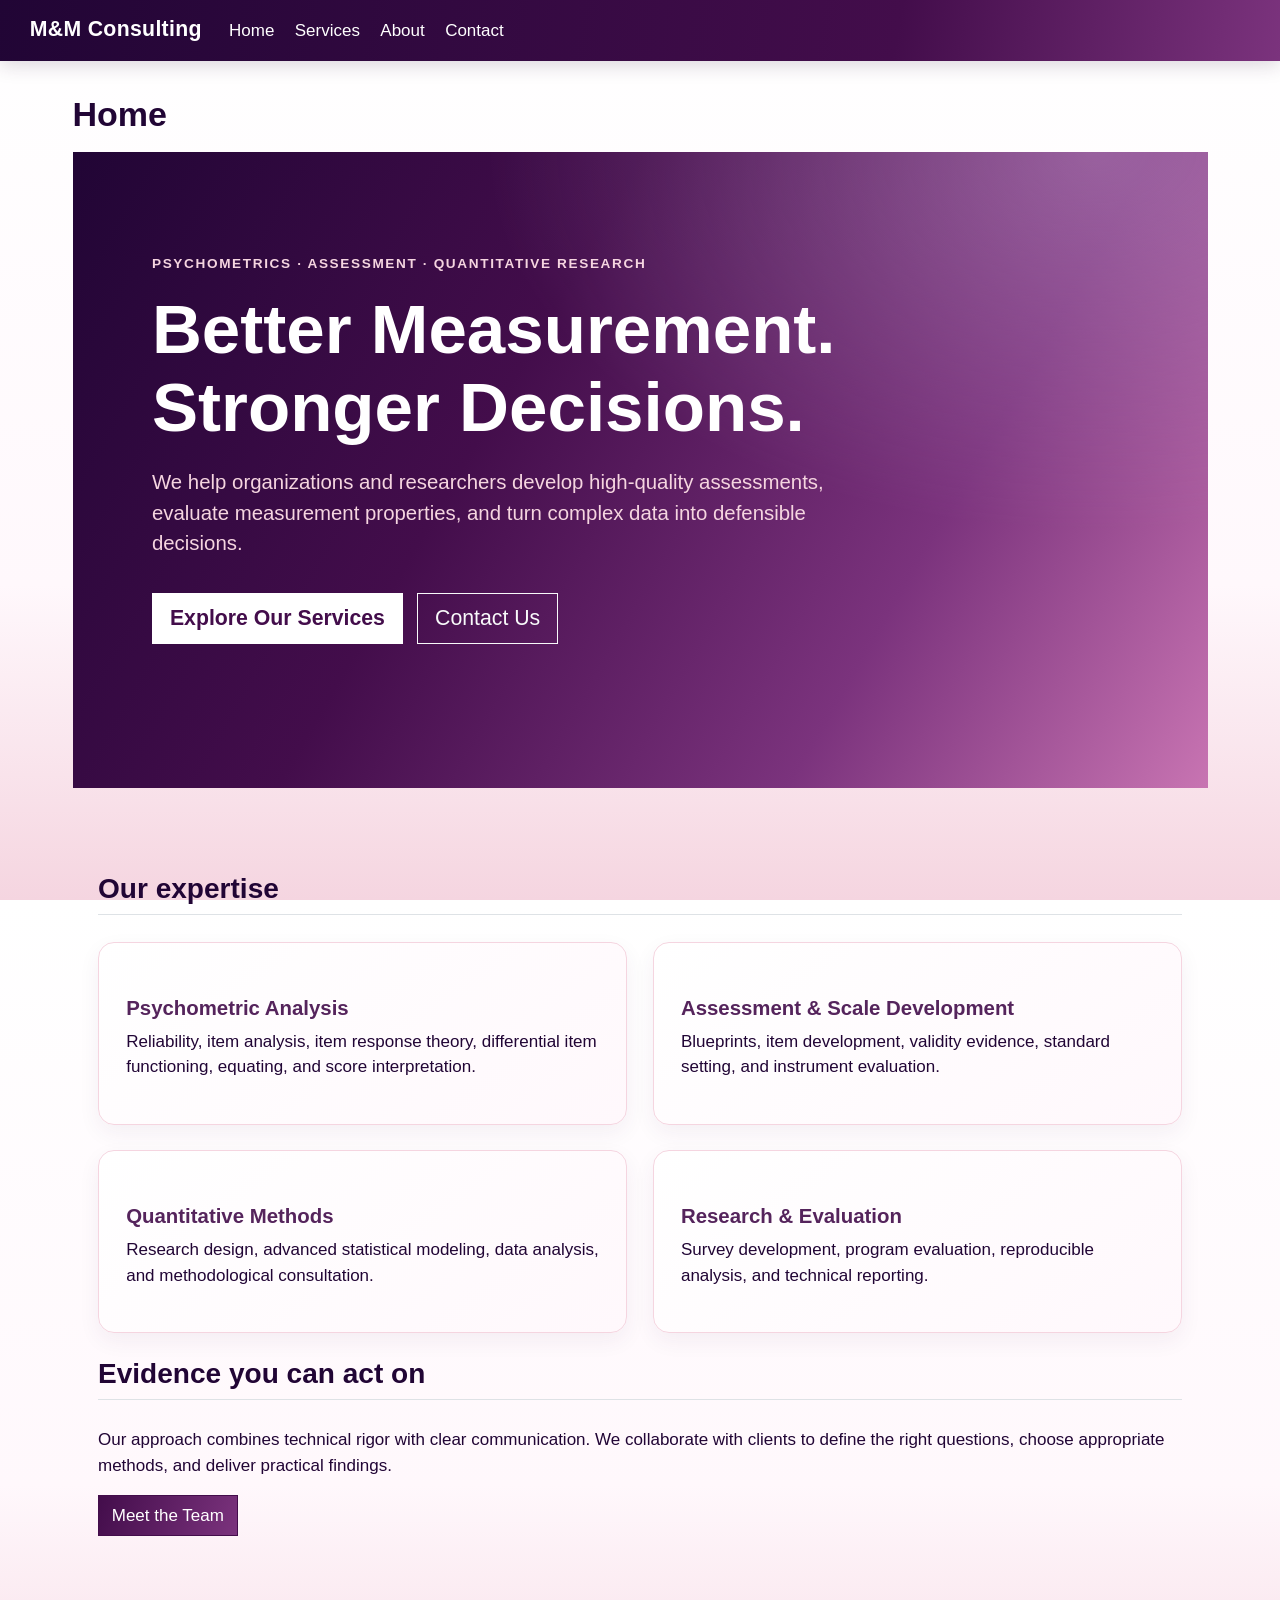
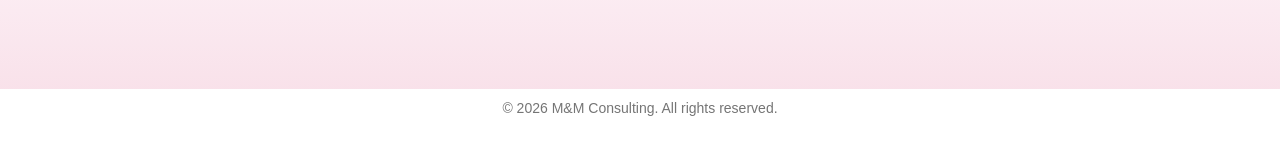
==== docs/index.html @ 96af36fa "Add files via upload first draft" ====
<!DOCTYPE html>
<html xmlns="http://www.w3.org/1999/xhtml" lang="en" xml:lang="en"><head>

<meta charset="utf-8">
<meta name="generator" content="quarto-1.11.9">

<meta name="viewport" content="width=device-width, initial-scale=1.0, user-scalable=yes">


<title>Home – M&amp;M Consulting</title>
<style>
/* Default styles provided by pandoc.
** See https://pandoc.org/MANUAL.html#variables-for-html for config info.
*/
span.smallcaps{font-variant: small-caps;}
div.columns{display: flex; gap: 1.5em;}
div.column{flex: auto;}
@media screen {
div.columns{gap: min(4vw, 1.5em);}
div.column{overflow-x: auto;}
}
div.hanging-indent{margin-left: 1.5em; text-indent: -1.5em;}
ul.task-list{list-style: none;}
ul.task-list li input[type="checkbox"] {
  width: 0.8em;
  margin: 0 0.8em 0.2em -1em; /* quarto-specific, see https://github.com/quarto-dev/quarto-cli/issues/4556 */ 
  vertical-align: middle;
}
</style>


<script src="site_libs/quarto-nav/quarto-nav.js"></script>
<script src="site_libs/quarto-nav/headroom.min.js"></script>
<script src="site_libs/clipboard/clipboard.min.js"></script>
<script src="site_libs/quarto-search/autocomplete.umd.js"></script>
<script src="site_libs/quarto-search/fuse.min.js"></script>
<script src="site_libs/quarto-search/quarto-search.js"></script>
<meta name="quarto:offset" content="./">
<script src="site_libs/quarto-html/quarto.js" type="module"></script>
<script src="site_libs/quarto-html/tabsets/tabsets.js" type="module"></script>
<script src="site_libs/quarto-html/scrollable-regions/scrollable-regions.js" type="module"></script>
<script src="site_libs/quarto-html/popper.min.js"></script>
<script src="site_libs/quarto-html/tippy.umd.min.js"></script>
<script src="site_libs/quarto-html/anchor.min.js"></script>
<link href="site_libs/quarto-html/tippy.css" rel="stylesheet">
<link href="site_libs/quarto-html/quarto-syntax-highlighting-63b5708e65d6cd79cd7618c58d0c21e7.css" rel="stylesheet" id="quarto-text-highlighting-styles">
<script src="site_libs/bootstrap/bootstrap.min.js"></script>
<link href="site_libs/bootstrap/bootstrap-icons.css" rel="stylesheet">
<link href="site_libs/bootstrap/bootstrap-e0962891b7f469881d2ea56af9ba9cee.min.css" rel="stylesheet" append-hash="true" id="quarto-bootstrap" data-mode="light">
<script id="quarto-search-options" type="application/json">{
  "location": "navbar",
  "copy-button": false,
  "collapse-after": 3,
  "panel-placement": "end",
  "type": "overlay",
  "limit": 50,
  "keyboard-shortcut": [
    "f",
    "/",
    "s"
  ],
  "show-item-context": false,
  "language": {
    "search-no-results-text": "No results",
    "search-matching-documents-text": "matching documents",
    "search-copy-link-title": "Copy link to search",
    "search-hide-matches-text": "Hide additional matches",
    "search-more-match-text": "more match in this document",
    "search-more-matches-text": "more matches in this document",
    "search-clear-button-title": "Clear",
    "search-text-placeholder": "",
    "search-detached-cancel-button-title": "Cancel",
    "search-submit-button-title": "Submit",
    "search-label": "Search"
  }
}</script>
<style>html{ scroll-behavior: smooth; }</style>


<link rel="stylesheet" href="styles.css">
</head>

<body class="nav-fixed quarto-light"><a id="quarto-skip-link" class="visually-hidden-focusable" href="#quarto-document-content">Skip to main content</a>

<div id="quarto-search-results"></div>
  <header id="quarto-header" class="headroom fixed-top">
    <nav class="navbar navbar-expand-lg " data-bs-theme="dark" aria-label="Site">
      <div class="navbar-container container-fluid">
      <div class="navbar-brand-container mx-auto">
    <a class="navbar-brand" href="./index.html">
    <span class="navbar-title">M&amp;M Consulting</span>
    </a>
  </div>
          <button class="navbar-toggler" type="button" data-bs-toggle="collapse" data-bs-target="#navbarCollapse" aria-controls="navbarCollapse" aria-expanded="false" aria-label="Toggle navigation" onclick="if (window.quartoToggleHeadroom) { window.quartoToggleHeadroom(); }">
  <span class="navbar-toggler-icon"></span>
</button>
          <div class="collapse navbar-collapse" id="navbarCollapse">
            <ul class="navbar-nav navbar-nav-scroll me-auto">
  <li class="nav-item">
    <a class="nav-link active" href="./index.html" aria-current="page"> 
<span class="menu-text">Home</span></a>
  </li>  
  <li class="nav-item">
    <a class="nav-link" href="./services.html"> 
<span class="menu-text">Services</span></a>
  </li>  
  <li class="nav-item">
    <a class="nav-link" href="./about.html"> 
<span class="menu-text">About</span></a>
  </li>  
  <li class="nav-item">
    <a class="nav-link" href="./contact.html"> 
<span class="menu-text">Contact</span></a>
  </li>  
</ul>
          </div> <!-- /navcollapse -->
            <div class="quarto-navbar-tools">
</div>
            <div id="quarto-search" class="" title="Search"></div>
      </div> <!-- /container-fluid -->
    </nav>
</header>
<!-- content -->
<div id="quarto-content" class="quarto-container page-columns page-rows-contents page-layout-full page-navbar">
<!-- sidebar -->
<!-- margin-sidebar -->
    
<!-- main -->
<main class="content column-page" id="quarto-document-content" tabindex="-1">

<header id="title-block-header" class="quarto-title-block default">
<div class="quarto-title">
<h1 class="title">Home</h1>
</div>



<div class="quarto-title-meta column-page">

    
  
    
  </div>
  


</header>


<div class="hero">
<div class="eyebrow">
PSYCHOMETRICS · ASSESSMENT · QUANTITATIVE RESEARCH
</div>
<section id="better-measurement.-stronger-decisions." class="level1">
<h1>Better Measurement. Stronger Decisions.</h1>
<p>We help organizations and researchers develop high-quality assessments, evaluate measurement properties, and turn complex data into defensible decisions.</p>
<p><a href="./services.html" class="btn btn-light btn-lg">Explore Our Services</a> <a href="./contact.html" class="btn btn-outline-light btn-lg">Contact Us</a></p>
</section>
</div>
<div class="content-wrap">
<section id="our-expertise" class="level2">
<h2 class="anchored" data-anchor-id="our-expertise">Our expertise</h2>
<div class="grid">
<div class="g-col-12 g-col-md-6">
<section id="psychometric-analysis" class="level3 service-card">
<h3 class="anchored" data-anchor-id="psychometric-analysis">Psychometric Analysis</h3>
<p>Reliability, item analysis, item response theory, differential item functioning, equating, and score interpretation.</p>
</section>
</div>
<div class="g-col-12 g-col-md-6">
<section id="assessment-scale-development" class="level3 service-card">
<h3 class="anchored" data-anchor-id="assessment-scale-development">Assessment &amp; Scale Development</h3>
<p>Blueprints, item development, validity evidence, standard setting, and instrument evaluation.</p>
</section>
</div>
<div class="g-col-12 g-col-md-6">
<section id="quantitative-methods" class="level3 service-card">
<h3 class="anchored" data-anchor-id="quantitative-methods">Quantitative Methods</h3>
<p>Research design, advanced statistical modeling, data analysis, and methodological consultation.</p>
</section>
</div>
<div class="g-col-12 g-col-md-6">
<section id="research-evaluation" class="level3 service-card">
<h3 class="anchored" data-anchor-id="research-evaluation">Research &amp; Evaluation</h3>
<p>Survey development, program evaluation, reproducible analysis, and technical reporting.</p>
</section>
</div>
</div>
</section>
<section id="evidence-you-can-act-on" class="level2">
<h2 class="anchored" data-anchor-id="evidence-you-can-act-on">Evidence you can act on</h2>
<p>Our approach combines technical rigor with clear communication. We collaborate with clients to define the right questions, choose appropriate methods, and deliver practical findings.</p>
<p><a href="./about.html" class="btn btn-primary">Meet the Team</a></p>
</section>
</div>



</main> <!-- /main -->
<script id="quarto-html-after-body" type="application/javascript">
  window.document.addEventListener("DOMContentLoaded", function (event) {
    const icon = "";
    const anchorJS = new window.AnchorJS();
    anchorJS.options = {
      placement: 'right',
      icon: icon
    };
    anchorJS.add('.anchored');
    const isCodeAnnotation = (el) => {
      for (const clz of el.classList) {
        if (clz.startsWith('code-annotation-')) {                     
          return true;
        }
      }
      return false;
    }
    const onCopySuccess = function(e) {
      // button target
      const button = e.trigger;
      // don't keep focus
      button.blur();
      // flash "checked"
      button.classList.add('code-copy-button-checked');
      var currentTitle = button.getAttribute("title");
      button.setAttribute("title", "Copied!");
      let tooltip;
      if (window.bootstrap) {
        button.setAttribute("data-bs-toggle", "tooltip");
        button.setAttribute("data-bs-placement", "left");
        button.setAttribute("data-bs-title", "Copied!");
        tooltip = new bootstrap.Tooltip(button, 
          { trigger: "manual", 
            customClass: "code-copy-button-tooltip",
            offset: [0, -8]});
        tooltip.show();    
      }
      setTimeout(function() {
        if (tooltip) {
          tooltip.hide();
          button.removeAttribute("data-bs-title");
          button.removeAttribute("data-bs-toggle");
          button.removeAttribute("data-bs-placement");
        }
        button.setAttribute("title", currentTitle);
        button.classList.remove('code-copy-button-checked');
      }, 1000);
      // clear code selection
      e.clearSelection();
    }
    const getTextToCopy = function(trigger) {
      const outerScaffold = trigger.parentElement.cloneNode(true);
      const codeEl = outerScaffold.querySelector('code');
      for (const childEl of codeEl.children) {
        if (isCodeAnnotation(childEl)) {
          childEl.remove();
        }
      }
      return codeEl.innerText;
    }
    const clipboard = new window.ClipboardJS('.code-copy-button:not([data-in-quarto-modal])', {
      text: getTextToCopy
    });
    clipboard.on('success', onCopySuccess);
    if (window.document.getElementById('quarto-embedded-source-code-modal')) {
      const clipboardModal = new window.ClipboardJS('.code-copy-button[data-in-quarto-modal]', {
        text: getTextToCopy,
        container: window.document.getElementById('quarto-embedded-source-code-modal')
      });
      clipboardModal.on('success', onCopySuccess);
    }
      var localhostRegex = new RegExp(/^(?:http|https):\/\/localhost\:?[0-9]*\//);
      var mailtoRegex = new RegExp(/^mailto:/);
        var filterRegex = new RegExp('/' + window.location.host + '/');
      var isInternal = (href) => {
          return filterRegex.test(href) || localhostRegex.test(href) || mailtoRegex.test(href);
      }
      // Inspect non-navigation links and adorn them if external
      window.quartoDecorateExternalLinks = function (root) {
     var links = (root || window.document).querySelectorAll('a[href]:not(.nav-link):not(.navbar-brand):not(.toc-action):not(.sidebar-link):not(.sidebar-item-toggle):not(.pagination-link):not(.no-external):not([aria-hidden]):not(.dropdown-item):not(.quarto-navigation-tool):not(.about-link)');
      for (var i=0; i<links.length; i++) {
        const link = links[i];
        if (!isInternal(link.href)) {
          // undo the damage that might have been done by quarto-nav.js in the case of
          // links that we want to consider external
          if (link.dataset.originalHref !== undefined) {
            link.href = link.dataset.originalHref;
          }
          if (!link.classList.contains('no-external-icon')) {
          }
        }
      }
      };
      window.quartoDecorateExternalLinks(window.document);
    // Esc closes the popup (WCAG 1.4.13) and focus leaving both trigger and
    // popup closes it (WCAG 2.4.11); tippy handles neither for interactive popups.
    const hideOnEscAndFocusOut = {
      name: 'hideOnEscAndFocusOut',
      defaultValue: true,
      fn(instance) {
        const dismiss = () => {
          // A show scheduled by the trigger delay would otherwise reopen it
          instance.clearDelayTimeouts();
          instance.hide();
        };
        const onKeyDown = (event) => {
          if (event.key !== 'Escape') {
            return;
          }
          // Keep Esc from also reaching page handlers (e.g. reveal.js overview),
          // except an open reveal.js slide menu, which Esc should close too.
          // The menu handles keys only when its keyboard option is on.
          const menuHandlesEsc = window.Reveal?.getPlugin?.('menu')?.isOpen() &&
            window.Reveal.getConfig().menu?.keyboard !== false;
          if (!menuHandlesEsc) {
            event.stopPropagation();
          }
          if (instance.popper.contains(window.document.activeElement)) {
            // Disabled while refocusing so the focus trigger does not reopen it
            instance.disable();
            instance.reference.focus();
            instance.enable();
          }
          dismiss();
        };
        const onFocusOut = (event) => {
          const target = event.relatedTarget;
          if (target && !instance.reference.contains(target) &&
              !instance.popper.contains(target)) {
            dismiss();
          }
        };
        // On the trigger too: a click trigger (code-annotations: select) has no
        // blur handling. Attached for the instance's lifetime so leaving the
        // trigger also cancels a show still pending on the trigger delay.
        instance.reference.addEventListener('focusout', onFocusOut);
        return {
          onShow() {
            window.document.addEventListener('keydown', onKeyDown, true);
            instance.popper.addEventListener('focusout', onFocusOut);
          },
          onHide() {
            window.document.removeEventListener('keydown', onKeyDown, true);
            instance.popper.removeEventListener('focusout', onFocusOut);
          },
          onDestroy() {
            instance.reference.removeEventListener('focusout', onFocusOut);
          },
        };
      },
    };
    function tippyHover(el, contentFn, onTriggerFn, onUntriggerFn) {
      const config = {
        allowHTML: true,
        maxWidth: 500,
        delay: 100,
        arrow: false,
        appendTo: function(el) {
            return el.parentElement;
        },
        interactive: true,
        interactiveBorder: 10,
        theme: 'quarto',
        placement: 'bottom-start',
        plugins: [hideOnEscAndFocusOut],
      };
      if (contentFn) {
        config.content = contentFn;
      }
      if (onTriggerFn) {
        config.onTrigger = onTriggerFn;
      }
      if (onUntriggerFn) {
        config.onUntrigger = onUntriggerFn;
      }
      window.tippy(el, config); 
    }
    const noterefs = window.document.querySelectorAll('a[role="doc-noteref"]');
    for (var i=0; i<noterefs.length; i++) {
      const ref = noterefs[i];
      tippyHover(ref, function() {
        // use id or data attribute instead here
        let href = ref.getAttribute('data-footnote-href') || ref.getAttribute('href');
        try { href = new URL(href).hash; } catch {}
        const id = href.replace(/^#\/?/, "");
        const note = window.document.getElementById(id);
        if (note) {
          return note.innerHTML;
        } else {
          return "";
        }
      });
    }
    const xrefs = window.document.querySelectorAll('a.quarto-xref');
    const processXRef = (id, note) => {
      // Strip column container classes
      const stripColumnClz = (el) => {
        el.classList.remove("page-full", "page-columns");
        if (el.children) {
          for (const child of el.children) {
            stripColumnClz(child);
          }
        }
      }
      stripColumnClz(note)
      if (id === null || id.startsWith('sec-')) {
        // Special case sections, only their first couple elements
        const container = document.createElement("div");
        if (note.children && note.children.length > 2) {
          container.appendChild(note.children[0].cloneNode(true));
          for (let i = 1; i < note.children.length; i++) {
            const child = note.children[i];
            if (child.tagName === "P" && child.innerText === "") {
              continue;
            } else {
              container.appendChild(child.cloneNode(true));
              break;
            }
          }
          if (window.Quarto?.typesetMath) {
            window.Quarto.typesetMath(container);
          }
          return container.innerHTML
        } else {
          if (window.Quarto?.typesetMath) {
            window.Quarto.typesetMath(note);
          }
          return note.innerHTML;
        }
      } else {
        // Remove any anchor links if they are present
        const anchorLink = note.querySelector('a.anchorjs-link');
        if (anchorLink) {
          anchorLink.remove();
        }
        if (window.Quarto?.typesetMath) {
          window.Quarto.typesetMath(note);
        }
        if (note.classList.contains("callout")) {
          return note.outerHTML;
        } else {
          return note.innerHTML;
        }
      }
    }
    for (var i=0; i<xrefs.length; i++) {
      const xref = xrefs[i];
      tippyHover(xref, undefined, function(instance) {
        instance.disable();
        let url = xref.getAttribute('href');
        let hash = undefined; 
        if (url.startsWith('#')) {
          hash = url;
        } else {
          try { hash = new URL(url).hash; } catch {}
        }
        if (hash) {
          const id = hash.replace(/^#\/?/, "");
          const note = window.document.getElementById(id);
          if (note !== null) {
            try {
              const html = processXRef(id, note.cloneNode(true));
              instance.setContent(html);
            } finally {
              instance.enable();
              instance.show();
            }
          } else {
            // See if we can fetch this
            fetch(url.split('#')[0])
            .then(res => res.text())
            .then(html => {
              const parser = new DOMParser();
              const htmlDoc = parser.parseFromString(html, "text/html");
              const note = htmlDoc.getElementById(id);
              if (note !== null) {
                const html = processXRef(id, note);
                instance.setContent(html);
              } 
            }).finally(() => {
              instance.enable();
              instance.show();
            });
          }
        } else {
          // See if we can fetch a full url (with no hash to target)
          // This is a special case and we should probably do some content thinning / targeting
          fetch(url)
          .then(res => res.text())
          .then(html => {
            const parser = new DOMParser();
            const htmlDoc = parser.parseFromString(html, "text/html");
            const note = htmlDoc.querySelector('main.content');
            if (note !== null) {
              // This should only happen for chapter cross references
              // (since there is no id in the URL)
              // remove the first header
              if (note.children.length > 0 && note.children[0].tagName === "HEADER") {
                note.children[0].remove();
              }
              const html = processXRef(null, note);
              instance.setContent(html);
            } 
          }).finally(() => {
            instance.enable();
            instance.show();
          });
        }
      }, function(instance) {
      });
    }
        let selectedAnnoteEl;
        const selectorForAnnotation = ( cell, annotation) => {
          let cellAttr = 'data-code-cell="' + cell + '"';
          let lineAttr = 'data-code-annotation="' +  annotation + '"';
          const selector = 'span[' + cellAttr + '][' + lineAttr + ']';
          return selector;
        }
        const selectCodeLines = (annoteEl) => {
          const doc = window.document;
          const targetCell = annoteEl.getAttribute("data-target-cell");
          const targetAnnotation = annoteEl.getAttribute("data-target-annotation");
          const annoteSpan = window.document.querySelector(selectorForAnnotation(targetCell, targetAnnotation));
          const lines = annoteSpan.getAttribute("data-code-lines").split(",");
          const lineIds = lines.map((line) => {
            return targetCell + "-" + line;
          })
          // Each band is positioned against its own containing block, which is
          // not the offsetParent of the lines, so place it from client rects.
          const placeBand = (band, firstEl, lastEl, codeBlock) => {
            const container = band.offsetParent;
            if (container === null) {
              return;
            }
            const containerRect = container.getBoundingClientRect();
            // Reveal.js scales slides with a transform, so convert client
            // pixels back to the CSS pixels of the container.
            const scale = containerRect.height / container.offsetHeight || 1;
            const firstRect = firstEl.getBoundingClientRect();
            const lastRect = lastEl.getBoundingClientRect();
            const top = (firstRect.top - containerRect.top) / scale - container.clientTop + container.scrollTop;
            const height = (lastRect.bottom - firstRect.top) / scale;
            band.style.top = top - 2 + "px";
            band.style.height = height + 4 + "px";
            if (codeBlock) {
              // Without the copy button wrapper, the containing block is wider
              // than the code block, so span the code block explicitly.
              const blockRect = codeBlock.getBoundingClientRect();
              band.style.left = (blockRect.left - containerRect.left) / scale - container.clientLeft + container.scrollLeft + "px";
              band.style.width = blockRect.width / scale + "px";
            }
          };
          if (lineIds.length > 0) {
            const el = window.document.getElementById(lineIds[0]);
            const lastEl = window.document.getElementById(lineIds[lineIds.length - 1]);
            const parent = el.parentElement.parentElement;
            // cook up a div (if necessary) and position it
            let div = window.document.getElementById("code-annotation-line-highlight");
            if (div === null) {
              div = window.document.createElement("div");
              div.setAttribute("id", "code-annotation-line-highlight");
              div.style.position = 'absolute';
              parent.appendChild(div);
            }
            placeBand(div, el, lastEl, parent.closest("div.sourceCode") || parent);
            let gutterDiv = window.document.getElementById("code-annotation-line-highlight-gutter");
            if (gutterDiv === null) {
              gutterDiv = window.document.createElement("div");
              gutterDiv.setAttribute("id", "code-annotation-line-highlight-gutter");
              gutterDiv.style.position = 'absolute';
              const codeCell = window.document.getElementById(targetCell);
              const gutter = codeCell.querySelector('.code-annotation-gutter');
              gutter.appendChild(gutterDiv);
            }
            placeBand(gutterDiv, el, lastEl);
            selectedAnnoteEl = annoteEl;
          }
        };
        const unselectCodeLines = () => {
          const elementsIds = ["code-annotation-line-highlight", "code-annotation-line-highlight-gutter"];
          elementsIds.forEach((elId) => {
            const div = window.document.getElementById(elId);
            if (div) {
              div.remove();
            }
          });
          selectedAnnoteEl = undefined;
        };
          // Handle positioning of the toggle
      window.addEventListener(
        "resize",
        throttle(() => {
          elRect = undefined;
          if (selectedAnnoteEl) {
            selectCodeLines(selectedAnnoteEl);
          }
        }, 10)
      );
      function throttle(fn, ms) {
      let throttle = false;
      let timer;
        return (...args) => {
          if(!throttle) { // first call gets through
              fn.apply(this, args);
              throttle = true;
          } else { // all the others get throttled
              if(timer) clearTimeout(timer); // cancel #2
              timer = setTimeout(() => {
                fn.apply(this, args);
                timer = throttle = false;
              }, ms);
          }
        };
      }
        // Attach click handler to the DT
        const annoteDls = window.document.querySelectorAll('dt[data-target-cell]');
        for (const annoteDlNode of annoteDls) {
          annoteDlNode.addEventListener('click', (event) => {
            const clickedEl = event.target;
            if (clickedEl !== selectedAnnoteEl) {
              unselectCodeLines();
              const activeEl = window.document.querySelector('dt[data-target-cell].code-annotation-active');
              if (activeEl) {
                activeEl.classList.remove('code-annotation-active');
              }
              selectCodeLines(clickedEl);
              clickedEl.classList.add('code-annotation-active');
            } else {
              // Unselect the line
              unselectCodeLines();
              clickedEl.classList.remove('code-annotation-active');
            }
          });
        }
    const findCites = (el) => {
      const parentEl = el.parentElement;
      if (parentEl) {
        const cites = parentEl.dataset.cites;
        if (cites) {
          return {
            el,
            cites: cites.split(' ')
          };
        } else {
          return findCites(el.parentElement)
        }
      } else {
        return undefined;
      }
    };
    var bibliorefs = window.document.querySelectorAll('a[role="doc-biblioref"]');
    for (var i=0; i<bibliorefs.length; i++) {
      const ref = bibliorefs[i];
      const citeInfo = findCites(ref);
      if (citeInfo) {
        tippyHover(citeInfo.el, function() {
          var popup = window.document.createElement('div');
          citeInfo.cites.forEach(function(cite) {
            var citeDiv = window.document.createElement('div');
            citeDiv.classList.add('hanging-indent');
            citeDiv.classList.add('csl-entry');
            var biblioDiv = window.document.getElementById('ref-' + cite);
            if (biblioDiv) {
              citeDiv.innerHTML = biblioDiv.innerHTML;
            }
            popup.appendChild(citeDiv);
          });
          return popup.innerHTML;
        });
      }
    }
  });
  </script>
  <script type="application/javascript">
  window.quartoScrollableRegionsLabels = {"code":"Scrollable code","output":"Scrollable output"};
  </script>
</div> <!-- /content -->
<footer class="footer">
  <div class="nav-footer">
    <div class="nav-footer-left">
      &nbsp;
    </div>   
    <div class="nav-footer-center">
<p>© 2026 M&amp;M Consulting. All rights reserved.</p>
</div>
    <div class="nav-footer-right">
      &nbsp;
    </div>
  </div>
</footer>




<script src="site_libs/quarto-html/zenscroll-min.js"></script>
</body></html>
---- docs/site_libs/quarto-html/tippy.css ----
.tippy-box[data-animation=fade][data-state=hidden]{opacity:0}[data-tippy-root]{max-width:calc(100vw - 10px)}.tippy-box{position:relative;background-color:#333;color:#fff;border-radius:4px;font-size:14px;line-height:1.4;white-space:normal;outline:0;transition-property:transform,visibility,opacity}.tippy-box[data-placement^=top]>.tippy-arrow{bottom:0}.tippy-box[data-placement^=top]>.tippy-arrow:before{bottom:-7px;left:0;border-width:8px 8px 0;border-top-color:initial;transform-origin:center top}.tippy-box[data-placement^=bottom]>.tippy-arrow{top:0}.tippy-box[data-placement^=bottom]>.tippy-arrow:before{top:-7px;left:0;border-width:0 8px 8px;border-bottom-color:initial;transform-origin:center bottom}.tippy-box[data-placement^=left]>.tippy-arrow{right:0}.tippy-box[data-placement^=left]>.tippy-arrow:before{border-width:8px 0 8px 8px;border-left-color:initial;right:-7px;transform-origin:center left}.tippy-box[data-placement^=right]>.tippy-arrow{left:0}.tippy-box[data-placement^=right]>.tippy-arrow:before{left:-7px;border-width:8px 8px 8px 0;border-right-color:initial;transform-origin:center right}.tippy-box[data-inertia][data-state=visible]{transition-timing-function:cubic-bezier(.54,1.5,.38,1.11)}.tippy-arrow{width:16px;height:16px;color:#333}.tippy-arrow:before{content:"";position:absolute;border-color:transparent;border-style:solid}.tippy-content{position:relative;padding:5px 9px;z-index:1}
---- docs/site_libs/quarto-html/quarto-syntax-highlighting-63b5708e65d6cd79cd7618c58d0c21e7.css ----
/* quarto syntax highlight colors */
:root {
  --quarto-hl-ot-color: #003B4F;
  --quarto-hl-at-color: #657422;
  --quarto-hl-ss-color: #20794D;
  --quarto-hl-an-color: #5E5E5E;
  --quarto-hl-fu-color: #4758AB;
  --quarto-hl-st-color: #20794D;
  --quarto-hl-cf-color: #003B4F;
  --quarto-hl-op-color: #5E5E5E;
  --quarto-hl-er-color: #AD0000;
  --quarto-hl-bn-color: #AD0000;
  --quarto-hl-al-color: #AD0000;
  --quarto-hl-va-color: #111111;
  --quarto-hl-bu-color: inherit;
  --quarto-hl-ex-color: inherit;
  --quarto-hl-pp-color: #AD0000;
  --quarto-hl-in-color: #5E5E5E;
  --quarto-hl-vs-color: #20794D;
  --quarto-hl-wa-color: #5E5E5E;
  --quarto-hl-do-color: #5E5E5E;
  --quarto-hl-im-color: #00769E;
  --quarto-hl-ch-color: #20794D;
  --quarto-hl-dt-color: #AD0000;
  --quarto-hl-fl-color: #AD0000;
  --quarto-hl-co-color: #5E5E5E;
  --quarto-hl-cv-color: #5E5E5E;
  --quarto-hl-cn-color: #8f5902;
  --quarto-hl-sc-color: #5E5E5E;
  --quarto-hl-dv-color: #AD0000;
  --quarto-hl-kw-color: #003B4F;
}

/* other quarto variables */
:root {
  --quarto-font-monospace: SFMono-Regular, Menlo, Monaco, Consolas, "Liberation Mono", "Courier New", monospace;
}

/* syntax highlight based on Pandoc's rules */
pre > code.sourceCode > span {
  color: #003B4F;
}

code.sourceCode > span {
  color: #003B4F;
}

div.sourceCode,
div.sourceCode pre.sourceCode {
  color: #003B4F;
}

/* Normal */
code span {
  color: #003B4F;
}

/* Alert */
code span.al {
  color: #AD0000;
  font-style: inherit;
}

/* Annotation */
code span.an {
  color: #5E5E5E;
  font-style: inherit;
}

/* Attribute */
code span.at {
  color: #657422;
  font-style: inherit;
}

/* BaseN */
code span.bn {
  color: #AD0000;
  font-style: inherit;
}

/* BuiltIn */
code span.bu {
  font-style: inherit;
}

/* ControlFlow */
code span.cf {
  color: #003B4F;
  font-weight: bold;
  font-style: inherit;
}

/* Char */
code span.ch {
  color: #20794D;
  font-style: inherit;
}

/* Constant */
code span.cn {
  color: #8f5902;
  font-style: inherit;
}

/* Comment */
code span.co {
  color: #5E5E5E;
  font-style: inherit;
}

/* CommentVar */
code span.cv {
  color: #5E5E5E;
  font-style: italic;
}

/* Documentation */
code span.do {
  color: #5E5E5E;
  font-style: italic;
}

/* DataType */
code span.dt {
  color: #AD0000;
  font-style: inherit;
}

/* DecVal */
code span.dv {
  color: #AD0000;
  font-style: inherit;
}

/* Error */
code span.er {
  color: #AD0000;
  font-style: inherit;
}

/* Extension */
code span.ex {
  font-style: inherit;
}

/* Float */
code span.fl {
  color: #AD0000;
  font-style: inherit;
}

/* Function */
code span.fu {
  color: #4758AB;
  font-style: inherit;
}

/* Import */
code span.im {
  color: #00769E;
  font-style: inherit;
}

/* Information */
code span.in {
  color: #5E5E5E;
  font-style: inherit;
}

/* Keyword */
code span.kw {
  color: #003B4F;
  font-weight: bold;
  font-style: inherit;
}

/* Operator */
code span.op {
  color: #5E5E5E;
  font-style: inherit;
}

/* Other */
code span.ot {
  color: #003B4F;
  font-style: inherit;
}

/* Preprocessor */
code span.pp {
  color: #AD0000;
  font-style: inherit;
}

/* SpecialChar */
code span.sc {
  color: #5E5E5E;
  font-style: inherit;
}

/* SpecialString */
code span.ss {
  color: #20794D;
  font-style: inherit;
}

/* String */
code span.st {
  color: #20794D;
  font-style: inherit;
}

/* Variable */
code span.va {
  color: #111111;
  font-style: inherit;
}

/* VerbatimString */
code span.vs {
  color: #20794D;
  font-style: inherit;
}

/* Warning */
code span.wa {
  color: #5E5E5E;
  font-style: italic;
}

.prevent-inlining {
  content: "</";
}

/*# sourceMappingURL=054cc16b9e9817627be6994582d2ffb5.css.map */
---- docs/styles.css ----
/* M&M Consulting | Purple Haze gradient theme */
:root { --plum-dark:#210535; --plum:#430d4b; --orchid:#7b337d; --lavender:#c874b2; --lilac:#f5d5e0; }
body { color:#210535; background:linear-gradient(180deg,#fff 0%,#fff8fc 65%,#f5d5e0 100%); font-family:'Segoe UI',Arial,sans-serif; }
.navbar { background:linear-gradient(100deg,#210535 0%,#430d4b 70%,#7b337d 100%) !important; box-shadow:0 4px 18px rgba(53,27,62,.18); }
.navbar-brand { font-weight:750; letter-spacing:.015em; }
.navbar .nav-link,.navbar .navbar-brand { color:#fff !important; }
.navbar .nav-link:hover { color:#f5d5e0 !important; }
h1,h2,h3 { color:var(--plum-dark); font-weight:750; }
a { color:#7b337d; } a:hover { color:#430d4b; }
.hero { background:radial-gradient(ellipse at 90% 0%,rgba(217,185,227,.36),transparent 42%),linear-gradient(120deg,#210535 0%,#430d4b 38%,#7b337d 72%,#c874b2 100%); color:white; padding:6rem max(7%,calc((100% - 1160px)/2)); margin:0; }
.hero h1 { color:#fff; max-width:850px; font-size:clamp(2.4rem,5.4vw,4.4rem); line-height:1.12; margin:1rem 0 1.25rem; }
.hero p { color:#f5d5e0; max-width:680px; font-size:1.2rem; margin-bottom:2rem; }
.hero .eyebrow { color:#f5d5e0; font-size:.8rem; letter-spacing:.12em; font-weight:700; }
.hero .btn { margin:0 .5rem .5rem 0; }
.hero .btn-light { background:#fff; color:#430d4b; border-color:#fff; font-weight:600; }
.hero .btn-light:hover { background:#f5d5e0; }
.hero .btn-outline-light:hover { color:#210535; }
.content-wrap { max-width:1160px; padding:3.5rem 1.5rem; margin:auto; }
.content-wrap h2 { margin:1.4rem 0 1.6rem; }
.service-card { background:linear-gradient(145deg,#fff 0%,#fff8fc 100%); border:1px solid #f5d5e0; border-radius:16px; padding:1.6rem; height:100%; box-shadow:0 8px 22px rgba(70,35,82,.06); transition:transform .2s ease,box-shadow .2s ease; }
.service-card:hover { transform:translateY(-3px); box-shadow:0 12px 28px rgba(70,35,82,.12); }
.service-card h3 { color:#430d4b; font-size:1.2rem; }
.btn-primary { background:linear-gradient(110deg,#430d4b,#7b337d); border-color:#430d4b; color:#fff; }
.btn-primary:hover { background:linear-gradient(110deg,#210535,#7b337d); border-color:#210535; }
#quarto-content.page-layout-full { overflow-x:hidden; }
footer.footer { background:#f5d5e0; color:#430d4b; }
@media(max-width:600px){.hero {padding:4rem 1.5rem;} .content-wrap{padding:2.5rem 1.25rem;}}
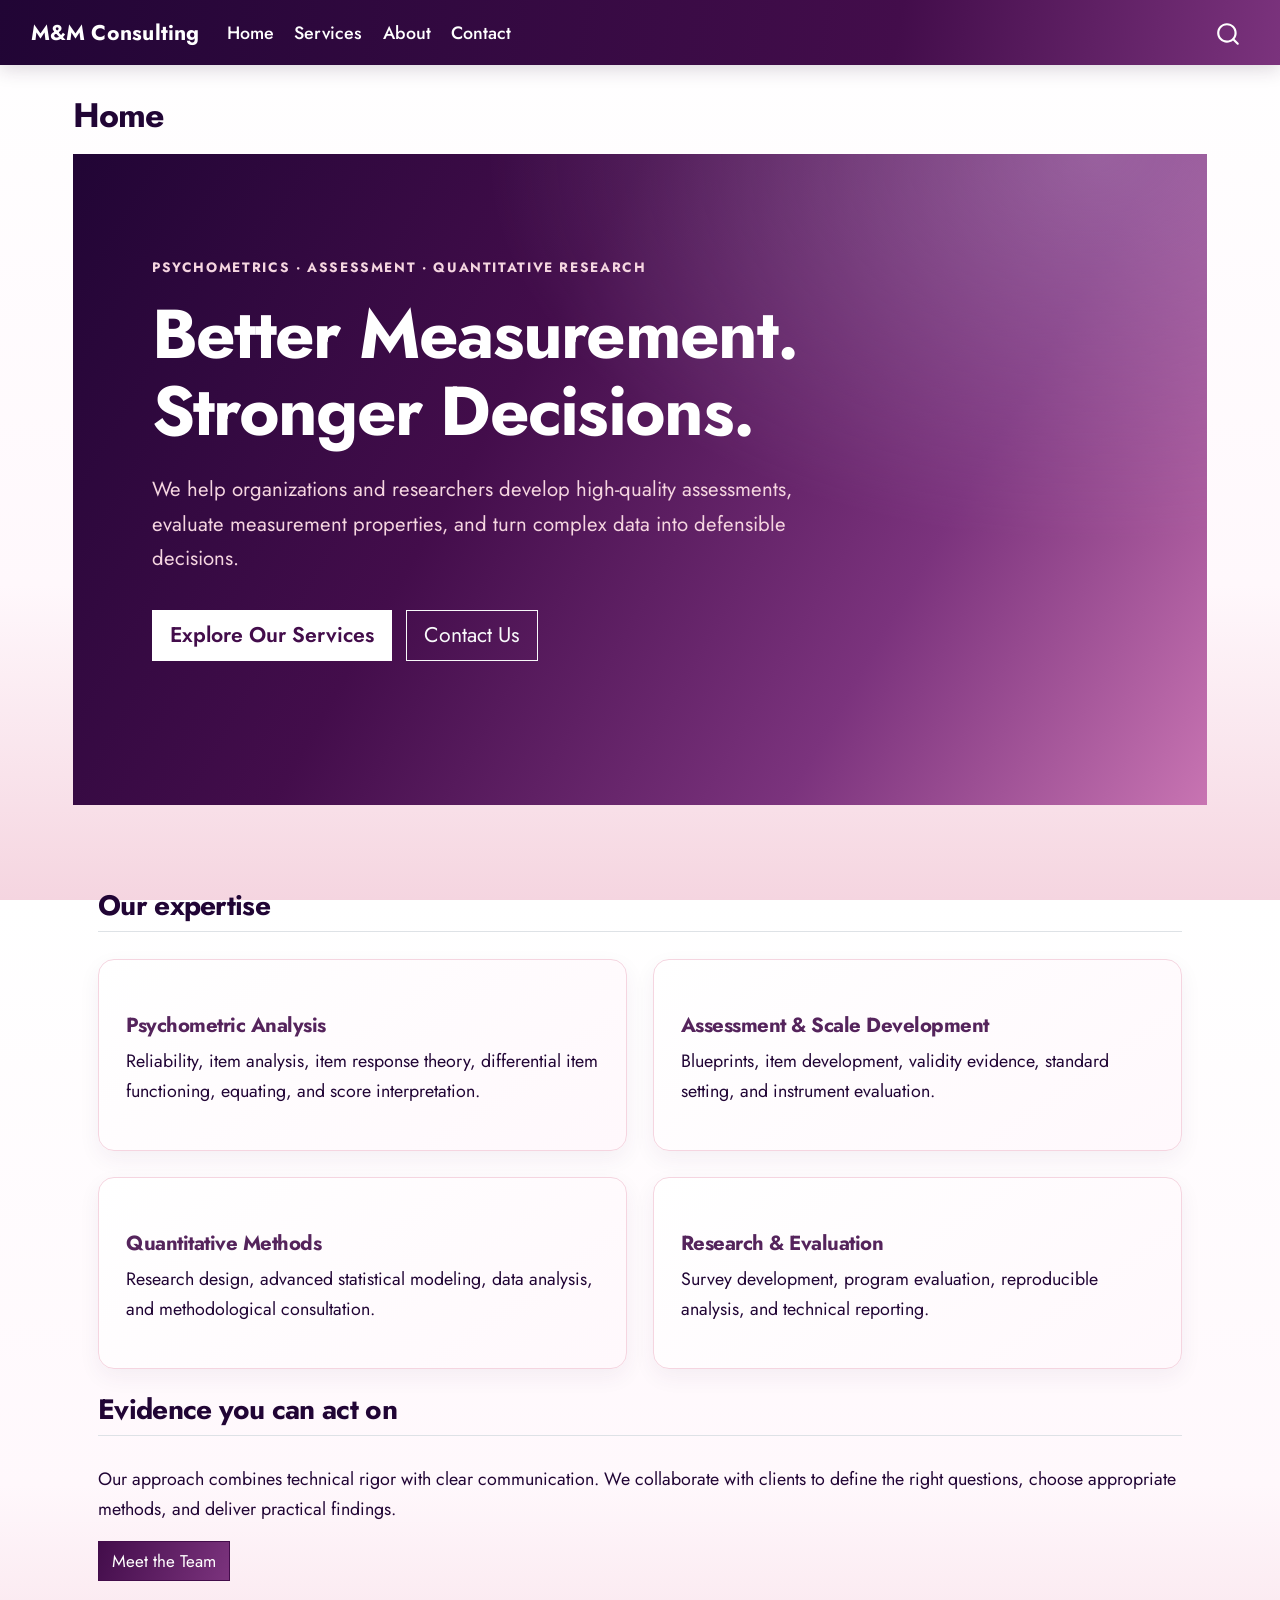
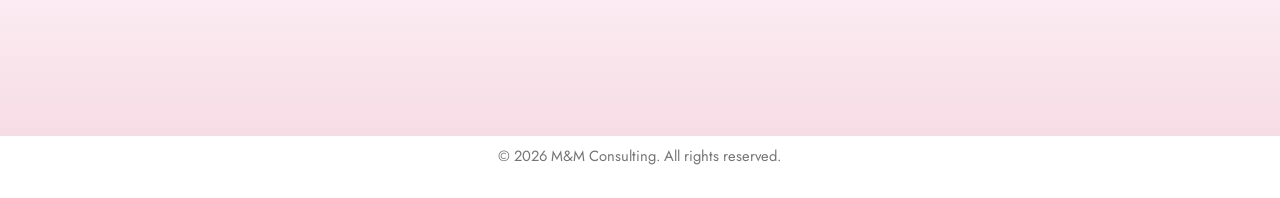
==== commit 3f5a71da: "Add files via upload" ====
--- a/docs/index.html
+++ b/docs/index.html
@@ -2,23 +2,17 @@
 <html xmlns="http://www.w3.org/1999/xhtml" lang="en" xml:lang="en"><head>
 
 <meta charset="utf-8">
-<meta name="generator" content="quarto-1.11.9">
+<meta name="generator" content="quarto-1.8.26">
 
 <meta name="viewport" content="width=device-width, initial-scale=1.0, user-scalable=yes">
 
 
 <title>Home – M&amp;M Consulting</title>
 <style>
-/* Default styles provided by pandoc.
-** See https://pandoc.org/MANUAL.html#variables-for-html for config info.
-*/
+code{white-space: pre-wrap;}
 span.smallcaps{font-variant: small-caps;}
-div.columns{display: flex; gap: 1.5em;}
-div.column{flex: auto;}
-@media screen {
-div.columns{gap: min(4vw, 1.5em);}
-div.column{overflow-x: auto;}
-}
+div.columns{display: flex; gap: min(4vw, 1.5em);}
+div.column{flex: auto; overflow-x: auto;}
 div.hanging-indent{margin-left: 1.5em; text-indent: -1.5em;}
 ul.task-list{list-style: none;}
 ul.task-list li input[type="checkbox"] {
@@ -38,15 +32,15 @@
 <meta name="quarto:offset" content="./">
 <script src="site_libs/quarto-html/quarto.js" type="module"></script>
 <script src="site_libs/quarto-html/tabsets/tabsets.js" type="module"></script>
-<script src="site_libs/quarto-html/scrollable-regions/scrollable-regions.js" type="module"></script>
+<script src="site_libs/quarto-html/axe/axe-check.js" type="module"></script>
 <script src="site_libs/quarto-html/popper.min.js"></script>
 <script src="site_libs/quarto-html/tippy.umd.min.js"></script>
 <script src="site_libs/quarto-html/anchor.min.js"></script>
 <link href="site_libs/quarto-html/tippy.css" rel="stylesheet">
-<link href="site_libs/quarto-html/quarto-syntax-highlighting-63b5708e65d6cd79cd7618c58d0c21e7.css" rel="stylesheet" id="quarto-text-highlighting-styles">
+<link href="site_libs/quarto-html/quarto-syntax-highlighting-587c61ba64f3a5504c4d52d930310e48.css" rel="stylesheet" id="quarto-text-highlighting-styles">
 <script src="site_libs/bootstrap/bootstrap.min.js"></script>
 <link href="site_libs/bootstrap/bootstrap-icons.css" rel="stylesheet">
-<link href="site_libs/bootstrap/bootstrap-e0962891b7f469881d2ea56af9ba9cee.min.css" rel="stylesheet" append-hash="true" id="quarto-bootstrap" data-mode="light">
+<link href="site_libs/bootstrap/bootstrap-5388aee90762ef2c2771c17ce55a7435.min.css" rel="stylesheet" append-hash="true" id="quarto-bootstrap" data-mode="light">
 <script id="quarto-search-options" type="application/json">{
   "location": "navbar",
   "copy-button": false,
@@ -80,18 +74,19 @@
 <link rel="stylesheet" href="styles.css">
 </head>
 
-<body class="nav-fixed quarto-light"><a id="quarto-skip-link" class="visually-hidden-focusable" href="#quarto-document-content">Skip to main content</a>
+<body class="nav-fixed quarto-light">
 
 <div id="quarto-search-results"></div>
   <header id="quarto-header" class="headroom fixed-top">
-    <nav class="navbar navbar-expand-lg " data-bs-theme="dark" aria-label="Site">
+    <nav class="navbar navbar-expand-lg " data-bs-theme="dark">
       <div class="navbar-container container-fluid">
       <div class="navbar-brand-container mx-auto">
     <a class="navbar-brand" href="./index.html">
     <span class="navbar-title">M&amp;M Consulting</span>
     </a>
   </div>
-          <button class="navbar-toggler" type="button" data-bs-toggle="collapse" data-bs-target="#navbarCollapse" aria-controls="navbarCollapse" aria-expanded="false" aria-label="Toggle navigation" onclick="if (window.quartoToggleHeadroom) { window.quartoToggleHeadroom(); }">
+            <div id="quarto-search" class="" title="Search"></div>
+          <button class="navbar-toggler" type="button" data-bs-toggle="collapse" data-bs-target="#navbarCollapse" aria-controls="navbarCollapse" role="menu" aria-expanded="false" aria-label="Toggle navigation" onclick="if (window.quartoToggleHeadroom) { window.quartoToggleHeadroom(); }">
   <span class="navbar-toggler-icon"></span>
 </button>
           <div class="collapse navbar-collapse" id="navbarCollapse">
@@ -116,7 +111,6 @@
           </div> <!-- /navcollapse -->
             <div class="quarto-navbar-tools">
 </div>
-            <div id="quarto-search" class="" title="Search"></div>
       </div> <!-- /container-fluid -->
     </nav>
 </header>
@@ -126,7 +120,7 @@
 <!-- margin-sidebar -->
     
 <!-- main -->
-<main class="content column-page" id="quarto-document-content" tabindex="-1">
+<main class="content column-page" id="quarto-document-content">
 
 <header id="title-block-header" class="quarto-title-block default">
 <div class="quarto-title">
@@ -275,8 +269,7 @@
           return filterRegex.test(href) || localhostRegex.test(href) || mailtoRegex.test(href);
       }
       // Inspect non-navigation links and adorn them if external
-      window.quartoDecorateExternalLinks = function (root) {
-     var links = (root || window.document).querySelectorAll('a[href]:not(.nav-link):not(.navbar-brand):not(.toc-action):not(.sidebar-link):not(.sidebar-item-toggle):not(.pagination-link):not(.no-external):not([aria-hidden]):not(.dropdown-item):not(.quarto-navigation-tool):not(.about-link)');
+     var links = window.document.querySelectorAll('a[href]:not(.nav-link):not(.navbar-brand):not(.toc-action):not(.sidebar-link):not(.sidebar-item-toggle):not(.pagination-link):not(.no-external):not([aria-hidden]):not(.dropdown-item):not(.quarto-navigation-tool):not(.about-link)');
       for (var i=0; i<links.length; i++) {
         const link = links[i];
         if (!isInternal(link.href)) {
@@ -285,69 +278,8 @@
           if (link.dataset.originalHref !== undefined) {
             link.href = link.dataset.originalHref;
           }
-          if (!link.classList.contains('no-external-icon')) {
-          }
-        }
-      }
-      };
-      window.quartoDecorateExternalLinks(window.document);
-    // Esc closes the popup (WCAG 1.4.13) and focus leaving both trigger and
-    // popup closes it (WCAG 2.4.11); tippy handles neither for interactive popups.
-    const hideOnEscAndFocusOut = {
-      name: 'hideOnEscAndFocusOut',
-      defaultValue: true,
-      fn(instance) {
-        const dismiss = () => {
-          // A show scheduled by the trigger delay would otherwise reopen it
-          instance.clearDelayTimeouts();
-          instance.hide();
-        };
-        const onKeyDown = (event) => {
-          if (event.key !== 'Escape') {
-            return;
-          }
-          // Keep Esc from also reaching page handlers (e.g. reveal.js overview),
-          // except an open reveal.js slide menu, which Esc should close too.
-          // The menu handles keys only when its keyboard option is on.
-          const menuHandlesEsc = window.Reveal?.getPlugin?.('menu')?.isOpen() &&
-            window.Reveal.getConfig().menu?.keyboard !== false;
-          if (!menuHandlesEsc) {
-            event.stopPropagation();
-          }
-          if (instance.popper.contains(window.document.activeElement)) {
-            // Disabled while refocusing so the focus trigger does not reopen it
-            instance.disable();
-            instance.reference.focus();
-            instance.enable();
-          }
-          dismiss();
-        };
-        const onFocusOut = (event) => {
-          const target = event.relatedTarget;
-          if (target && !instance.reference.contains(target) &&
-              !instance.popper.contains(target)) {
-            dismiss();
-          }
-        };
-        // On the trigger too: a click trigger (code-annotations: select) has no
-        // blur handling. Attached for the instance's lifetime so leaving the
-        // trigger also cancels a show still pending on the trigger delay.
-        instance.reference.addEventListener('focusout', onFocusOut);
-        return {
-          onShow() {
-            window.document.addEventListener('keydown', onKeyDown, true);
-            instance.popper.addEventListener('focusout', onFocusOut);
-          },
-          onHide() {
-            window.document.removeEventListener('keydown', onKeyDown, true);
-            instance.popper.removeEventListener('focusout', onFocusOut);
-          },
-          onDestroy() {
-            instance.reference.removeEventListener('focusout', onFocusOut);
-          },
-        };
-      },
-    };
+        }
+      }
     function tippyHover(el, contentFn, onTriggerFn, onUntriggerFn) {
       const config = {
         allowHTML: true,
@@ -361,7 +293,6 @@
         interactiveBorder: 10,
         theme: 'quarto',
         placement: 'bottom-start',
-        plugins: [hideOnEscAndFocusOut],
       };
       if (contentFn) {
         config.content = contentFn;
@@ -524,54 +455,44 @@
           const lineIds = lines.map((line) => {
             return targetCell + "-" + line;
           })
-          // Each band is positioned against its own containing block, which is
-          // not the offsetParent of the lines, so place it from client rects.
-          const placeBand = (band, firstEl, lastEl, codeBlock) => {
-            const container = band.offsetParent;
-            if (container === null) {
-              return;
+          let top = null;
+          let height = null;
+          let parent = null;
+          if (lineIds.length > 0) {
+              //compute the position of the single el (top and bottom and make a div)
+              const el = window.document.getElementById(lineIds[0]);
+              top = el.offsetTop;
+              height = el.offsetHeight;
+              parent = el.parentElement.parentElement;
+            if (lineIds.length > 1) {
+              const lastEl = window.document.getElementById(lineIds[lineIds.length - 1]);
+              const bottom = lastEl.offsetTop + lastEl.offsetHeight;
+              height = bottom - top;
             }
-            const containerRect = container.getBoundingClientRect();
-            // Reveal.js scales slides with a transform, so convert client
-            // pixels back to the CSS pixels of the container.
-            const scale = containerRect.height / container.offsetHeight || 1;
-            const firstRect = firstEl.getBoundingClientRect();
-            const lastRect = lastEl.getBoundingClientRect();
-            const top = (firstRect.top - containerRect.top) / scale - container.clientTop + container.scrollTop;
-            const height = (lastRect.bottom - firstRect.top) / scale;
-            band.style.top = top - 2 + "px";
-            band.style.height = height + 4 + "px";
-            if (codeBlock) {
-              // Without the copy button wrapper, the containing block is wider
-              // than the code block, so span the code block explicitly.
-              const blockRect = codeBlock.getBoundingClientRect();
-              band.style.left = (blockRect.left - containerRect.left) / scale - container.clientLeft + container.scrollLeft + "px";
-              band.style.width = blockRect.width / scale + "px";
+            if (top !== null && height !== null && parent !== null) {
+              // cook up a div (if necessary) and position it 
+              let div = window.document.getElementById("code-annotation-line-highlight");
+              if (div === null) {
+                div = window.document.createElement("div");
+                div.setAttribute("id", "code-annotation-line-highlight");
+                div.style.position = 'absolute';
+                parent.appendChild(div);
+              }
+              div.style.top = top - 2 + "px";
+              div.style.height = height + 4 + "px";
+              div.style.left = 0;
+              let gutterDiv = window.document.getElementById("code-annotation-line-highlight-gutter");
+              if (gutterDiv === null) {
+                gutterDiv = window.document.createElement("div");
+                gutterDiv.setAttribute("id", "code-annotation-line-highlight-gutter");
+                gutterDiv.style.position = 'absolute';
+                const codeCell = window.document.getElementById(targetCell);
+                const gutter = codeCell.querySelector('.code-annotation-gutter');
+                gutter.appendChild(gutterDiv);
+              }
+              gutterDiv.style.top = top - 2 + "px";
+              gutterDiv.style.height = height + 4 + "px";
             }
-          };
-          if (lineIds.length > 0) {
-            const el = window.document.getElementById(lineIds[0]);
-            const lastEl = window.document.getElementById(lineIds[lineIds.length - 1]);
-            const parent = el.parentElement.parentElement;
-            // cook up a div (if necessary) and position it
-            let div = window.document.getElementById("code-annotation-line-highlight");
-            if (div === null) {
-              div = window.document.createElement("div");
-              div.setAttribute("id", "code-annotation-line-highlight");
-              div.style.position = 'absolute';
-              parent.appendChild(div);
-            }
-            placeBand(div, el, lastEl, parent.closest("div.sourceCode") || parent);
-            let gutterDiv = window.document.getElementById("code-annotation-line-highlight-gutter");
-            if (gutterDiv === null) {
-              gutterDiv = window.document.createElement("div");
-              gutterDiv.setAttribute("id", "code-annotation-line-highlight-gutter");
-              gutterDiv.style.position = 'absolute';
-              const codeCell = window.document.getElementById(targetCell);
-              const gutter = codeCell.querySelector('.code-annotation-gutter');
-              gutter.appendChild(gutterDiv);
-            }
-            placeBand(gutterDiv, el, lastEl);
             selectedAnnoteEl = annoteEl;
           }
         };
@@ -670,9 +591,6 @@
     }
   });
   </script>
-  <script type="application/javascript">
-  window.quartoScrollableRegionsLabels = {"code":"Scrollable code","output":"Scrollable output"};
-  </script>
 </div> <!-- /content -->
 <footer class="footer">
   <div class="nav-footer">
--- a/docs/site_libs/quarto-html/quarto-syntax-highlighting-587c61ba64f3a5504c4d52d930310e48.css
+++ b/docs/site_libs/quarto-html/quarto-syntax-highlighting-587c61ba64f3a5504c4d52d930310e48.css
@@ -0,0 +1,236 @@
+/* quarto syntax highlight colors */
+:root {
+  --quarto-hl-ot-color: #003B4F;
+  --quarto-hl-at-color: #657422;
+  --quarto-hl-ss-color: #20794D;
+  --quarto-hl-an-color: #5E5E5E;
+  --quarto-hl-fu-color: #4758AB;
+  --quarto-hl-st-color: #20794D;
+  --quarto-hl-cf-color: #003B4F;
+  --quarto-hl-op-color: #5E5E5E;
+  --quarto-hl-er-color: #AD0000;
+  --quarto-hl-bn-color: #AD0000;
+  --quarto-hl-al-color: #AD0000;
+  --quarto-hl-va-color: #111111;
+  --quarto-hl-bu-color: inherit;
+  --quarto-hl-ex-color: inherit;
+  --quarto-hl-pp-color: #AD0000;
+  --quarto-hl-in-color: #5E5E5E;
+  --quarto-hl-vs-color: #20794D;
+  --quarto-hl-wa-color: #5E5E5E;
+  --quarto-hl-do-color: #5E5E5E;
+  --quarto-hl-im-color: #00769E;
+  --quarto-hl-ch-color: #20794D;
+  --quarto-hl-dt-color: #AD0000;
+  --quarto-hl-fl-color: #AD0000;
+  --quarto-hl-co-color: #5E5E5E;
+  --quarto-hl-cv-color: #5E5E5E;
+  --quarto-hl-cn-color: #8f5902;
+  --quarto-hl-sc-color: #5E5E5E;
+  --quarto-hl-dv-color: #AD0000;
+  --quarto-hl-kw-color: #003B4F;
+}
+
+/* other quarto variables */
+:root {
+  --quarto-font-monospace: SFMono-Regular, Menlo, Monaco, Consolas, "Liberation Mono", "Courier New", monospace;
+}
+
+/* syntax highlight based on Pandoc's rules */
+pre > code.sourceCode > span {
+  color: #003B4F;
+}
+
+code.sourceCode > span {
+  color: #003B4F;
+}
+
+div.sourceCode,
+div.sourceCode pre.sourceCode {
+  color: #003B4F;
+}
+
+/* Normal */
+code span {
+  color: #003B4F;
+}
+
+/* Alert */
+code span.al {
+  color: #AD0000;
+  font-style: inherit;
+}
+
+/* Annotation */
+code span.an {
+  color: #5E5E5E;
+  font-style: inherit;
+}
+
+/* Attribute */
+code span.at {
+  color: #657422;
+  font-style: inherit;
+}
+
+/* BaseN */
+code span.bn {
+  color: #AD0000;
+  font-style: inherit;
+}
+
+/* BuiltIn */
+code span.bu {
+  font-style: inherit;
+}
+
+/* ControlFlow */
+code span.cf {
+  color: #003B4F;
+  font-weight: bold;
+  font-style: inherit;
+}
+
+/* Char */
+code span.ch {
+  color: #20794D;
+  font-style: inherit;
+}
+
+/* Constant */
+code span.cn {
+  color: #8f5902;
+  font-style: inherit;
+}
+
+/* Comment */
+code span.co {
+  color: #5E5E5E;
+  font-style: inherit;
+}
+
+/* CommentVar */
+code span.cv {
+  color: #5E5E5E;
+  font-style: italic;
+}
+
+/* Documentation */
+code span.do {
+  color: #5E5E5E;
+  font-style: italic;
+}
+
+/* DataType */
+code span.dt {
+  color: #AD0000;
+  font-style: inherit;
+}
+
+/* DecVal */
+code span.dv {
+  color: #AD0000;
+  font-style: inherit;
+}
+
+/* Error */
+code span.er {
+  color: #AD0000;
+  font-style: inherit;
+}
+
+/* Extension */
+code span.ex {
+  font-style: inherit;
+}
+
+/* Float */
+code span.fl {
+  color: #AD0000;
+  font-style: inherit;
+}
+
+/* Function */
+code span.fu {
+  color: #4758AB;
+  font-style: inherit;
+}
+
+/* Import */
+code span.im {
+  color: #00769E;
+  font-style: inherit;
+}
+
+/* Information */
+code span.in {
+  color: #5E5E5E;
+  font-style: inherit;
+}
+
+/* Keyword */
+code span.kw {
+  color: #003B4F;
+  font-weight: bold;
+  font-style: inherit;
+}
+
+/* Operator */
+code span.op {
+  color: #5E5E5E;
+  font-style: inherit;
+}
+
+/* Other */
+code span.ot {
+  color: #003B4F;
+  font-style: inherit;
+}
+
+/* Preprocessor */
+code span.pp {
+  color: #AD0000;
+  font-style: inherit;
+}
+
+/* SpecialChar */
+code span.sc {
+  color: #5E5E5E;
+  font-style: inherit;
+}
+
+/* SpecialString */
+code span.ss {
+  color: #20794D;
+  font-style: inherit;
+}
+
+/* String */
+code span.st {
+  color: #20794D;
+  font-style: inherit;
+}
+
+/* Variable */
+code span.va {
+  color: #111111;
+  font-style: inherit;
+}
+
+/* VerbatimString */
+code span.vs {
+  color: #20794D;
+  font-style: inherit;
+}
+
+/* Warning */
+code span.wa {
+  color: #5E5E5E;
+  font-style: italic;
+}
+
+.prevent-inlining {
+  content: "</";
+}
+
+/*# sourceMappingURL=2dce1cc6c82594539e1579de68416b47.css.map */
--- a/docs/styles.css
+++ b/docs/styles.css
@@ -1,27 +1,65 @@
-/* M&M Consulting | Purple Haze gradient theme */
-:root { --plum-dark:#210535; --plum:#430d4b; --orchid:#7b337d; --lavender:#c874b2; --lilac:#f5d5e0; }
-body { color:#210535; background:linear-gradient(180deg,#fff 0%,#fff8fc 65%,#f5d5e0 100%); font-family:'Segoe UI',Arial,sans-serif; }
-.navbar { background:linear-gradient(100deg,#210535 0%,#430d4b 70%,#7b337d 100%) !important; box-shadow:0 4px 18px rgba(53,27,62,.18); }
-.navbar-brand { font-weight:750; letter-spacing:.015em; }
-.navbar .nav-link,.navbar .navbar-brand { color:#fff !important; }
-.navbar .nav-link:hover { color:#f5d5e0 !important; }
-h1,h2,h3 { color:var(--plum-dark); font-weight:750; }
-a { color:#7b337d; } a:hover { color:#430d4b; }
-.hero { background:radial-gradient(ellipse at 90% 0%,rgba(217,185,227,.36),transparent 42%),linear-gradient(120deg,#210535 0%,#430d4b 38%,#7b337d 72%,#c874b2 100%); color:white; padding:6rem max(7%,calc((100% - 1160px)/2)); margin:0; }
-.hero h1 { color:#fff; max-width:850px; font-size:clamp(2.4rem,5.4vw,4.4rem); line-height:1.12; margin:1rem 0 1.25rem; }
-.hero p { color:#f5d5e0; max-width:680px; font-size:1.2rem; margin-bottom:2rem; }
-.hero .eyebrow { color:#f5d5e0; font-size:.8rem; letter-spacing:.12em; font-weight:700; }
-.hero .btn { margin:0 .5rem .5rem 0; }
-.hero .btn-light { background:#fff; color:#430d4b; border-color:#fff; font-weight:600; }
-.hero .btn-light:hover { background:#f5d5e0; }
-.hero .btn-outline-light:hover { color:#210535; }
-.content-wrap { max-width:1160px; padding:3.5rem 1.5rem; margin:auto; }
-.content-wrap h2 { margin:1.4rem 0 1.6rem; }
-.service-card { background:linear-gradient(145deg,#fff 0%,#fff8fc 100%); border:1px solid #f5d5e0; border-radius:16px; padding:1.6rem; height:100%; box-shadow:0 8px 22px rgba(70,35,82,.06); transition:transform .2s ease,box-shadow .2s ease; }
-.service-card:hover { transform:translateY(-3px); box-shadow:0 12px 28px rgba(70,35,82,.12); }
-.service-card h3 { color:#430d4b; font-size:1.2rem; }
-.btn-primary { background:linear-gradient(110deg,#430d4b,#7b337d); border-color:#430d4b; color:#fff; }
-.btn-primary:hover { background:linear-gradient(110deg,#210535,#7b337d); border-color:#210535; }
-#quarto-content.page-layout-full { overflow-x:hidden; }
-footer.footer { background:#f5d5e0; color:#430d4b; }
-@media(max-width:600px){.hero {padding:4rem 1.5rem;} .content-wrap{padding:2.5rem 1.25rem;}}
+/* M&M Consulting | Purple Haze gradient theme */
+@import url('https://fonts.googleapis.com/css2?family=Jost:wght@300;400;500;600;700;800&display=swap');
+:root { --plum-dark:#210535; --plum:#430d4b; --orchid:#7b337d; --lavender:#c874b2; --lilac:#f5d5e0; }
+body { color:#210535; background:linear-gradient(180deg,#fff 0%,#fff8fc 65%,#f5d5e0 100%); font-family:'Segoe UI',Arial,sans-serif; }
+.navbar { background:linear-gradient(100deg,#210535 0%,#430d4b 70%,#7b337d 100%) !important; box-shadow:0 4px 18px rgba(53,27,62,.18); }
+.navbar-brand { font-weight:750; letter-spacing:.015em; }
+.navbar .nav-link,.navbar .navbar-brand { color:#fff !important; }
+.navbar .nav-link:hover { color:#f5d5e0 !important; }
+h1,h2,h3 { color:var(--plum-dark); font-weight:750; }
+a { color:#7b337d; } a:hover { color:#430d4b; }
+.hero { background:radial-gradient(ellipse at 90% 0%,rgba(217,185,227,.36),transparent 42%),linear-gradient(120deg,#210535 0%,#430d4b 38%,#7b337d 72%,#c874b2 100%); color:white; padding:6rem max(7%,calc((100% - 1160px)/2)); margin:0; }
+.hero h1 { color:#fff; max-width:850px; font-size:clamp(2.4rem,5.4vw,4.4rem); line-height:1.12; margin:1rem 0 1.25rem; }
+.hero p { color:#f5d5e0; max-width:680px; font-size:1.2rem; margin-bottom:2rem; }
+.hero .eyebrow { color:#f5d5e0; font-size:.8rem; letter-spacing:.12em; font-weight:700; }
+.hero .btn { margin:0 .5rem .5rem 0; }
+.hero .btn-light { background:#fff; color:#430d4b; border-color:#fff; font-weight:600; }
+.hero .btn-light:hover { background:#f5d5e0; }
+.hero .btn-outline-light:hover { color:#210535; }
+.content-wrap { max-width:1160px; padding:3.5rem 1.5rem; margin:auto; }
+.content-wrap h2 { margin:1.4rem 0 1.6rem; }
+.service-card { background:linear-gradient(145deg,#fff 0%,#fff8fc 100%); border:1px solid #f5d5e0; border-radius:16px; padding:1.6rem; height:100%; box-shadow:0 8px 22px rgba(70,35,82,.06); transition:transform .2s ease,box-shadow .2s ease; }
+.service-card:hover { transform:translateY(-3px); box-shadow:0 12px 28px rgba(70,35,82,.12); }
+.service-card h3 { color:#430d4b; font-size:1.2rem; }
+.btn-primary { background:linear-gradient(110deg,#430d4b,#7b337d); border-color:#430d4b; color:#fff; }
+.btn-primary:hover { background:linear-gradient(110deg,#210535,#7b337d); border-color:#210535; }
+#quarto-content.page-layout-full { overflow-x:hidden; }
+footer.footer { background:#f5d5e0; color:#430d4b; }
+@media(max-width:600px){.hero {padding:4rem 1.5rem;} .content-wrap{padding:2.5rem 1.25rem;}}
+/* Jost font throughout website */
+body,
+.navbar,
+.navbar-brand,
+.nav-link,
+.btn,
+.card,
+p,
+li {
+  font-family: 'Jost', sans-serif;
+}
+
+/* Headings */
+h1, h2, h3, h4, h5, h6,
+.title,
+.quarto-title {
+  font-family: 'Jost', sans-serif;
+  font-weight: 700;
+  letter-spacing: -0.025em;
+}
+
+/* Navigation */
+.navbar-brand {
+  font-weight: 700;
+  letter-spacing: 0.01em;
+}
+
+.nav-link {
+  font-weight: 500;
+}
+
+/* Body text */
+body {
+  font-size: 1.05rem;
+  font-weight: 400;
+  line-height: 1.7;
+}
